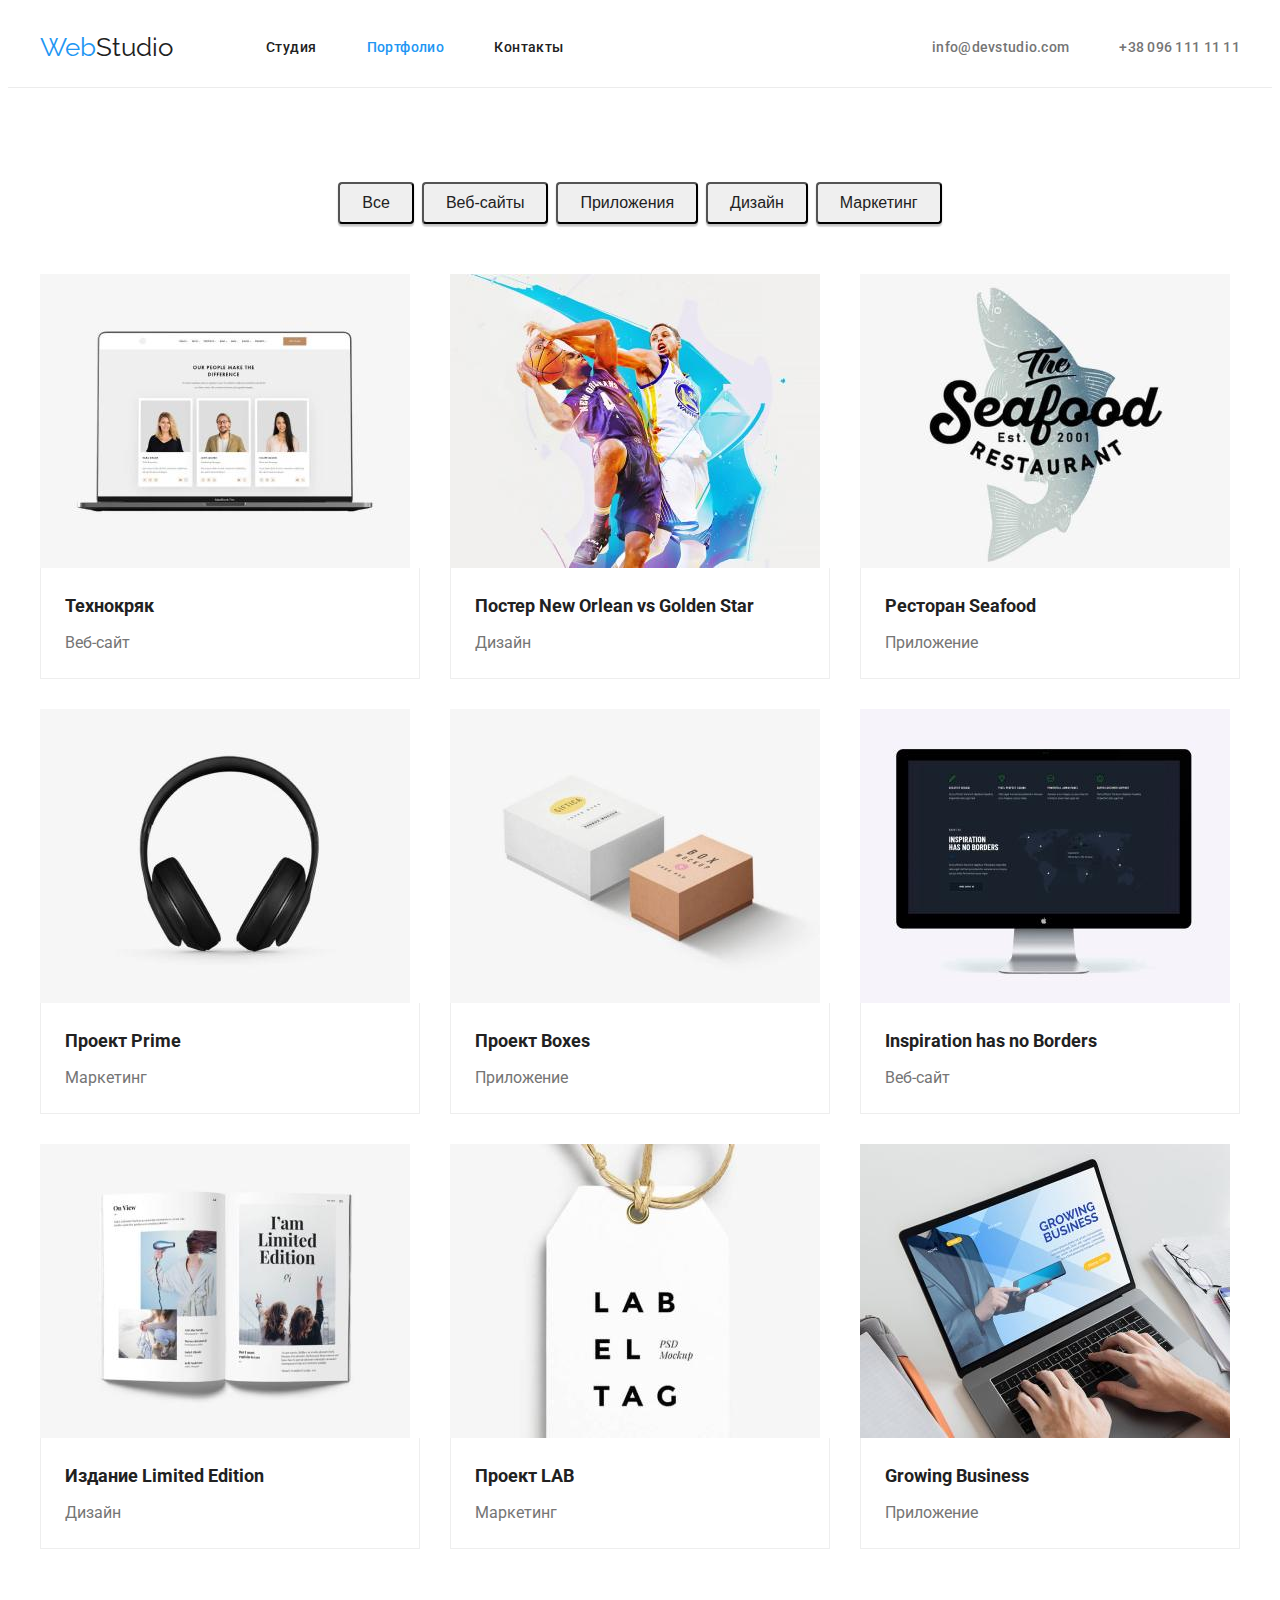
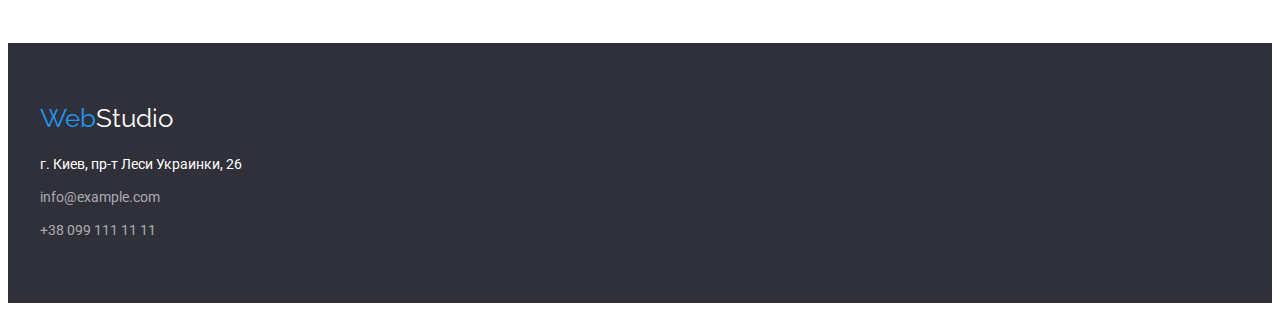
==== portfolio.html @ bc2078f5 "initial clone" ====
<!DOCTYPE html>
<html lang="ru">
  <head>
    <meta charset="UTF-8" />
    <meta http-equiv="X-UA-Compatible" content="IE=edge" />
    <meta name="viewport" content="width=device-width, initial-scale=1.0" />
    <title>Портфолио</title>
    <link
      rel="stylesheet"
      href="https://cdnjs.cloudflare.com/ajax/libs/modern-normalize/1.1.0/modern-normalize.min.css"
      integrity="sha512-wpPYUAdjBVSE4KJnH1VR1HeZfpl1ub8YT/NKx4PuQ5NmX2tKuGu6U/JRp5y+Y8XG2tV+wKQpNHVUX03MfMFn9Q=="
      crossorigin="anonymous"
      referrerpolicy="no-referrer"
    />
    <link
      href="https://fonts.googleapis.com/css2?family=Raleway:wght@700&family=Roboto:wght@400;500;700;900&display=swap"
      rel="stylesheet"
    />
    <link rel="stylesheet" href="./css/styles.css" />
  </head>
  <body>
    <header class="portfolio-header">
      <div class="container">
        <div class="header-container">
          <nav class="header-nav">
            <a class="logo" href="./index.html">
              <span class="trademark">Web</span
              ><span class="top-logo">Studio</span>
            </a>
            <!--Навигация на другие страницы-->
            <ul class="nav-pages">
              <li class="menu">
                <a href="./index.html" class="pages">Студия</a>
              </li>
              <li class="menu">
                <a href="" class="pages current">Портфолио</a>
              </li>
              <li class="menu"><a href="" class="pages">Контакты</a></li>
            </ul>
          </nav>
          <ul class="nav-contacts">
            <li class="mail-tel-top">
              <a class="contacts" href="mailto:info@devstudio.com"
                >info@devstudio.com</a
              >
            </li>
            <li class="mail-tel-top">
              <a class="contacts" href="tel:+38096111111">+38 096 111 11 11</a>
            </li>
          </ul>
        </div>
      </div>
    </header>

    <!--ФИЛЬТР-->
    <main>
      <section class="section">
        <div class="container">
          <ul class="products">
            <li class="btn-products">
              <button class="tabs" type="button">Все</button>
            </li>
            <li class="btn-products">
              <button class="tabs" type="button">Веб-сайты</button>
            </li>
            <li class="btn-products">
              <button class="tabs" type="button">Приложения</button>
            </li>
            <li class="btn-products">
              <button class="tabs" type="button">Дизайн</button>
            </li>
            <li class="btn-products">
              <button class="tabs" type="button">Маркетинг</button>
            </li>
          </ul>
        </div>

        <div class="container">
          <ul class="examples">
            <li class="examples-mockups">
              <img src="./images/img0.jpg" alt="" width="370" />
              <div class="examples-names">
                <h2 class="decisions">Технокряк</h2>
                <p class="type">Веб-сайт</p>
              </div>
            </li>
            <li class="examples-mockups">
              <img src="./images/img1.jpg" alt="" width="370" />
              <div class="examples-names">
                <h2 class="decisions">Постер New Orlean vs Golden Star</h2>
                <p class="type">Дизайн</p>
              </div>
            </li>
            <li class="examples-mockups">
              <img src="./images/img2.jpg" alt="" width="370" />
              <div class="examples-names">
                <h2 class="decisions">Ресторан Seafood</h2>
                <p class="type">Приложение</p>
              </div>
            </li>
            <li class="examples-mockups">
              <img src="./images/img3.jpg" alt="" width="370" />
              <div class="examples-names">
                <h2 class="decisions">Проект Prime</h2>
                <p class="type">Маркетинг</p>
              </div>
            </li>
            <li class="examples-mockups">
              <img src="./images/img4.jpg" alt="" width="370" />
              <div class="examples-names">
                <h2 class="decisions">Проект Boxes</h2>
                <p class="type">Приложение</p>
              </div>
            </li>
            <li class="examples-mockups">
              <img src="./images/img5.jpg" alt="" width="370" />
              <div class="examples-names">
                <h2 class="decisions">Inspiration has no Borders</h2>
                <p class="type">Веб-сайт</p>
              </div>
            </li>
            <li class="examples-mockups">
              <img src="./images/img6.jpg" alt="" width="370" />
              <div class="examples-names">
                <h2 class="decisions">Издание Limited Edition</h2>
                <p class="type">Дизайн</p>
              </div>
            </li>
            <li class="examples-mockups">
              <img src="./images/img7.jpg" alt="" width="370" />
              <div class="examples-names">
                <h2 class="decisions">Проект LAB</h2>
                <p class="type">Маркетинг</p>
              </div>
            </li>
            <li class="examples-mockups">
              <img src="./images/img8.jpg" alt="" width="370" />
              <div class="examples-names">
                <h2 class="decisions">Growing Business</h2>
                <p class="type">Приложение</p>
              </div>
            </li>
          </ul>
        </div>
      </section>
    </main>
    <!--Футер-->
    <footer>
      <div class="container">
        <a class="logo" href="./index.html"
          ><span class="trademark">Web</span
          ><span class="bot-logo">Studio</span></a
        >
        <address>г. Киев, пр-т Леси Украинки, 26</address>
        <ul class="footer-contacts">
          <li class="footer-item-contact">
            <a class="contacts" href="mailto:info@example.com"
              >info@example.com</a
            >
          </li>
          <li class="footer-item-contact">
            <a class="contacts" href="tel:+38099111111">+38 099 111 11 11</a>
          </li>
        </ul>
      </div>
    </footer>
  </body>
</html>
---- css/styles.css ----
/* Для хранения палитры цветов макета (текст, фон, выделение) используются CSS-переменные. */
:root {
  --primary-text-color: #212121;
  --secondary-text-color: #757575;
  --accent-color: #2196f3;
  --footer-contacts-color: rgba(255, 255, 255, 0.6);
}

body {
  font-family: "Roboto", sans-serif;
  color: var(--primary-text-color);
}

h1,
h2,
h3,
h4,
h5,
h6,
p {
  margin-top: 0;
  margin-bottom: 0;
}

ul,
ol {
  margin-top: 0;
  margin-bottom: 0;
  padding-left: 0;
}

img {
  display: block;
  max-width: 100%;
  height: auto;
}

.visually-hidden {
  position: absolute !important;
  clip: rect(1px 1px 1px 1px); /* IE6, IE7 */
  clip: rect(1px, 1px, 1px, 1px);
  padding: 0 !important;
  border: 0 !important;
  height: 1px !important;
  width: 1px !important;
  overflow: hidden;
}

.container {
  width: 1200px;
  padding-left: 15px;
  padding-right: 15px;
  margin-left: auto;
  margin-right: auto;
}

header {
  display: flex;
  border-bottom: 1px solid #ececec;
}

.header-nav {
  display: flex;
  align-items: center;
}
.header-container {
  display: flex;
}

.btn-products:not(:last-child) {
  margin-right: 8px;
}

.header-studio {
  display: flex;
  padding-top: 24px;
  padding-bottom: 25px;
}
.portfolio-header {
  display: flex;
  padding-top: 24px;
  padding-bottom: 25px;
}

.nav-pages {
  display: flex;
  font-weight: 500;
  font-size: 14px;
  line-height: 1.14;
  letter-spacing: 0.03em;
  padding: 0;
}

.menu:not(:last-child) {
  margin-right: 50px;
}

.nav-contacts {
  display: flex;
  align-items: center;
  font-weight: 500;
  font-size: 14px;
  line-height: 1.14;
  letter-spacing: 0.02em;
  padding-right: 0;
  margin-left: auto;
}

.nav-contacts .mail-tel-top + .mail-tel-top {
  margin-left: 50px;
}

.developers-title {
  padding: 30px 0;
  text-align: center;
}
.developers {
  font-size: 16px;
  line-height: 1.17;
  font-weight: 500;
  margin-bottom: 10px;
}
.position {
  font-size: 16px;
  line-height: 1.17;
  color: var(--secondary-text-color);
  font-weight: 400;
  margin-bottom: 0;
}

.hero-heading {
  font-size: 44px;
  line-height: 1.36;
  font-weight: 900;
  text-align: center;
  letter-spacing: 0.06em;
  margin-bottom: 30px;
  text-transform: uppercase;
}
.hero-button {
  font-size: 16px;
  line-height: 1.88;
  font-weight: 700;
  text-align: center;
  letter-spacing: 0.06em;
  padding: 10px 32px;
  display: block;
  margin-left: auto;
  margin-right: auto;
  margin-bottom: 94px;
}

.trademark {
  color: var(--accent-color);
  padding-right: 0;
  margin-right: 0;
}
.top-logo {
  color: var(--primary-text-color);
}

.bot-logo {
  color: #ffffff;
}

.logo {
  font-size: 26px;
  font-family: "Raleway", sans-serif;
  text-decoration: none;
  margin-right: 93px;
}

.products {
  display: flex;
  justify-content: center;
  list-style-type: none;
  text-decoration: none;
  margin-bottom: 50px;
}
.nav-pages,
.nav-contacts,
.pages,
.footer-contacts {
  list-style-type: none;
  text-decoration: none;
}
.pages {
  font-size: 14px;
  line-height: 1.17;
  color: var(--primary-text-color);
  font-weight: 500;
}

.active,
.current {
  color: var(--accent-color);
}

.pages:hover,
.pages:focus {
  color: var(--accent-color);
}

.contacts {
  font-size: 14px;
  line-height: 1.17;
  color: var(--secondary-text-color);
  font-weight: 500;
  text-decoration: none;
}
.contacts:hover,
.contacts:focus {
  color: var(--accent-color);
}

.section {
  padding: 94px 0 94px 0;
}
.section-hero {
  display: flex;
  padding: 200px 0;
}
.section-advantages {
  padding-bottom: 0;
}

.tabs {
  font-size: 16px;
  line-height: 1.63;
  color: var(--primary-text-color);
  font-weight: 500;
  padding: 6px 22px;
  border-radius: 4px;
  box-shadow: 0px 3px 1px rgba(0, 0, 0, 0.1), 0px 1px 2px rgba(0, 0, 0, 0.08),
    0px 2px 2px rgba(0, 0, 0, 0.12);
}

.main-page-secondary-title {
  font-size: 36px;
  line-height: 1.17;
  font-weight: 700;
  margin-bottom: 50px;
  text-align: center;
}
.decisions {
  font-size: 18px;
  line-height: 2;
  font-weight: 700;
  margin-bottom: 4px;
}
.type {
  font-size: 16px;
  line-height: 1.88;
  color: var(--secondary-text-color);
  font-weight: 400;
}

.advantages {
  display: flex;
  list-style-type: none;
}
.advantages-list-item {
  width: 270px;
}
.advantages-list-item:not(:last-child) {
  margin-right: 30px;
}
.trends {
  display: flex;
  list-style-type: none;
}

.examples {
  display: flex;
  flex-wrap: wrap;
  margin-top: -30px;
  margin-left: -30px;
  padding: 0;
  margin-bottom: 0;
  list-style-type: none;
}

.examples-mockups {
  margin-top: 30px;
  margin-left: 30px;
  flex-basis: calc((100% - 30px * 3) / 3);
}
.examples-mockups:nth-last-child(-n + 3) {
  margin-bottom: 0;
}
.examples-names {
  padding: 20px 24px;
  border-top: none;
  border-right: 1px solid #eeeeee;
  border-bottom: 1px solid #eeeeee;
  border-left: 1px solid #eeeeee;
}

.advan-descrip {
  font-size: 14px;
  line-height: 1.17;
  color: var(--primary-text-color);
  font-weight: 700;
  margin-bottom: 10px;
}
.advan-text {
  font-size: 14px;
  line-height: 1.71;
  color: var(--secondary-text-color);
  font-weight: 400;
}

.direction-name {
  display: flex;
  flex-wrap: wrap;
  margin-top: -30px;
  margin-left: -30px;
  padding: 0;
  margin-bottom: 0;
}

.direction-img {
  margin-top: 30px;
  margin-left: 30px;
  flex-basis: calc((100% - 30px * 3) / 3);
}

.team {
  display: flex;
  flex-wrap: wrap;
  margin-top: -30px;
  margin-left: -30px;
  padding: 0;
  list-style: none;
}
.team-img {
  margin-top: 30px;
  margin-left: 30px;
  flex-basis: calc((100% - 120px) / 4);
  box-shadow: 0px 1px 3px rgba(0, 0, 0, 0.12), 0px 1px 1px rgba(0, 0, 0, 0.14),
    0px 2px 1px rgba(0, 0, 0, 0.2);
  border-radius: 0px 0px 4px 4px;
  padding: 0;
}

li > button:hover,
li > button:focus {
  background-color: var(--accent-color);
  color: #ffffff;
  cursor: pointer;
}

footer {
  display: block;
  padding: 60px 0 60px 0;
  background: #2f303a;
}

address {
  font-size: 14px;
  line-height: 1.71;
  color: #ffffff;
  font-style: normal;
  font-weight: 400;
  margin-top: 20px;
}
.footer-item-contact {
  margin-top: 9px;
}
.footer-contacts .contacts {
  font-size: 14px;
  line-height: 1.71;
  color: var(--footer-contacts-color);
  font-weight: 400;
}
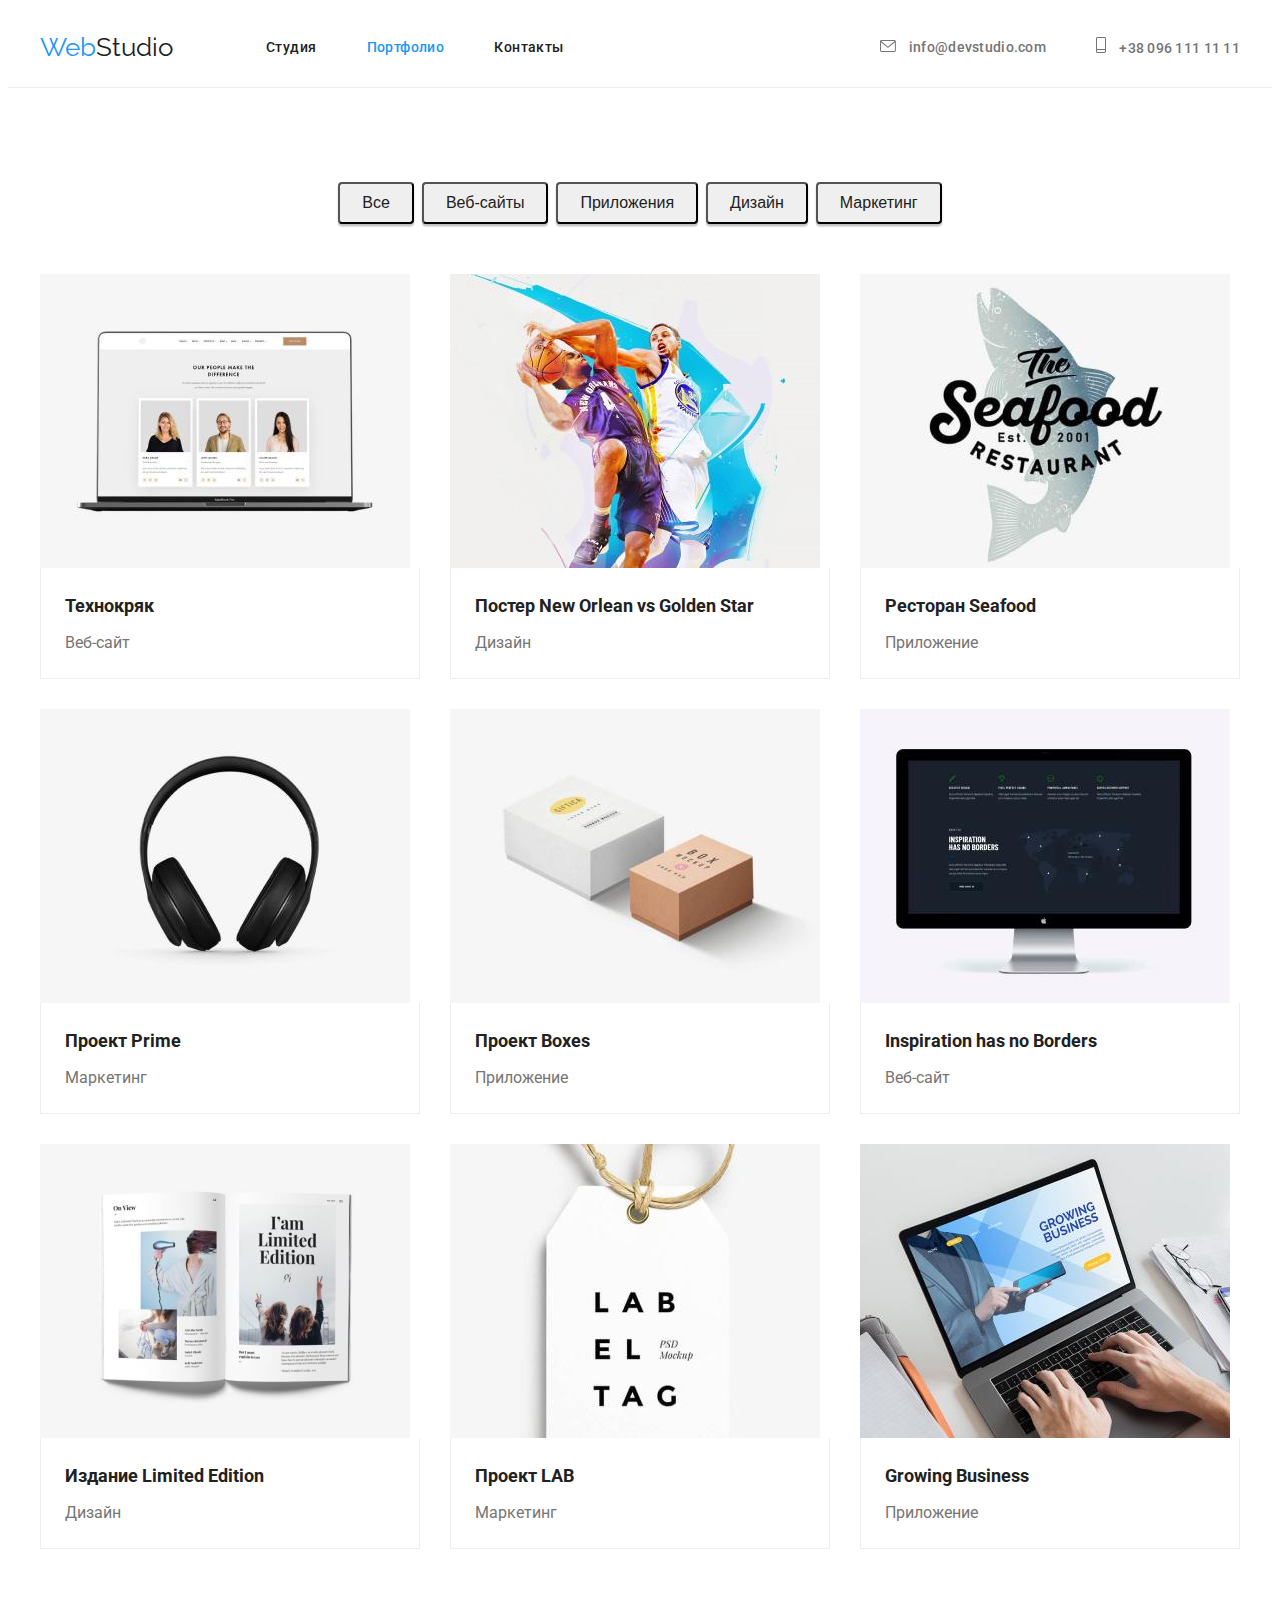
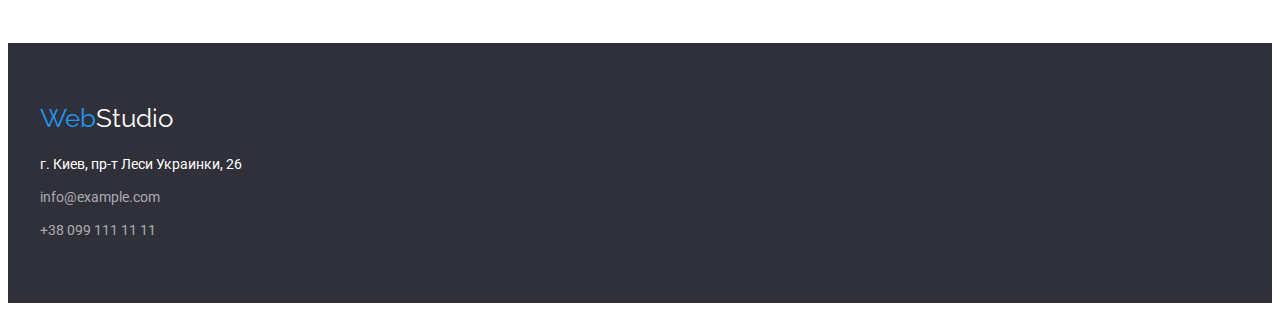
==== commit ace0eaf9: "header icons + advan icons" ====
--- a/portfolio.html
+++ b/portfolio.html
@@ -40,12 +40,20 @@
           </nav>
           <ul class="nav-contacts">
             <li class="mail-tel-top">
-              <a class="contacts" href="mailto:info@devstudio.com"
-                >info@devstudio.com</a
+              <a class="contacts" href="mailto:info@devstudio.com">
+                <svg class="contacts-icons" width="16" height="12">
+                  <use href="./images/icons.svg#icon-mail-icon"></use>
+                </svg>
+                info@devstudio.com</a
               >
             </li>
             <li class="mail-tel-top">
-              <a class="contacts" href="tel:+38096111111">+38 096 111 11 11</a>
+              <a class="contacts" href="tel:+38096111111">
+                <svg class="contacts-icons" width="10" height="16">
+                  <use href="./images/icons.svg#icon-tel-icon"></use>
+                </svg>
+                +38 096 111 11 11</a
+              >
             </li>
           </ul>
         </div>
--- a/css/styles.css
+++ b/css/styles.css
@@ -109,6 +109,9 @@
 .nav-contacts .mail-tel-top + .mail-tel-top {
   margin-left: 50px;
 }
+.mail-tel-top {
+  display: flex;
+}
 
 .developers-title {
   padding: 30px 0;
@@ -136,6 +139,7 @@
   letter-spacing: 0.06em;
   margin-bottom: 30px;
   text-transform: uppercase;
+  color: #ffffff;
 }
 .hero-button {
   font-size: 16px;
@@ -148,6 +152,15 @@
   margin-left: auto;
   margin-right: auto;
   margin-bottom: 94px;
+  background-color: var(--accent-color);
+  color: #ffffff;
+  box-shadow: 0px 4px 4px rgba(0, 0, 0, 0.15);
+  border: transparent;
+  border-radius: 4px;
+}
+.hero-button:hover,
+.hero-button:focus {
+  cursor: pointer;
 }
 
 .trademark {
@@ -202,12 +215,18 @@
 }
 
 .contacts {
+  /* display: flex; */
   font-size: 14px;
   line-height: 1.17;
   color: var(--secondary-text-color);
   font-weight: 500;
   text-decoration: none;
 }
+.contacts-icons {
+  margin-right: 10px;
+  fill: currentColor;
+}
+
 .contacts:hover,
 .contacts:focus {
   color: var(--accent-color);
@@ -216,9 +235,26 @@
 .section {
   padding: 94px 0 94px 0;
 }
+.section-team {
+  background-color: #f5f4fa;
+}
 .section-hero {
   display: flex;
   padding: 200px 0;
+}
+.overlay {
+  max-width: 1600px;
+  height: 600px;
+  margin-left: auto;
+  margin-right: auto;
+  background-image: linear-gradient(
+      rgba(47, 48, 58, 0.4),
+      rgba(47, 48, 58, 0.4)
+    ),
+    url(../images/hero-image.jpg);
+  /* background-repeat: no-repeat;
+  background-size: cover; */
+  background-position: center;
 }
 .section-advantages {
   padding-bottom: 0;
@@ -264,6 +300,15 @@
 }
 .advantages-list-item:not(:last-child) {
   margin-right: 30px;
+}
+.advantages-icon {
+  display: flex;
+  justify-content: center;
+  align-items: center;
+  height: 120px;
+  margin-bottom: 30px;
+  background-color: #f5f4fa;
+  border-radius: 4px;
 }
 .trends {
   display: flex;
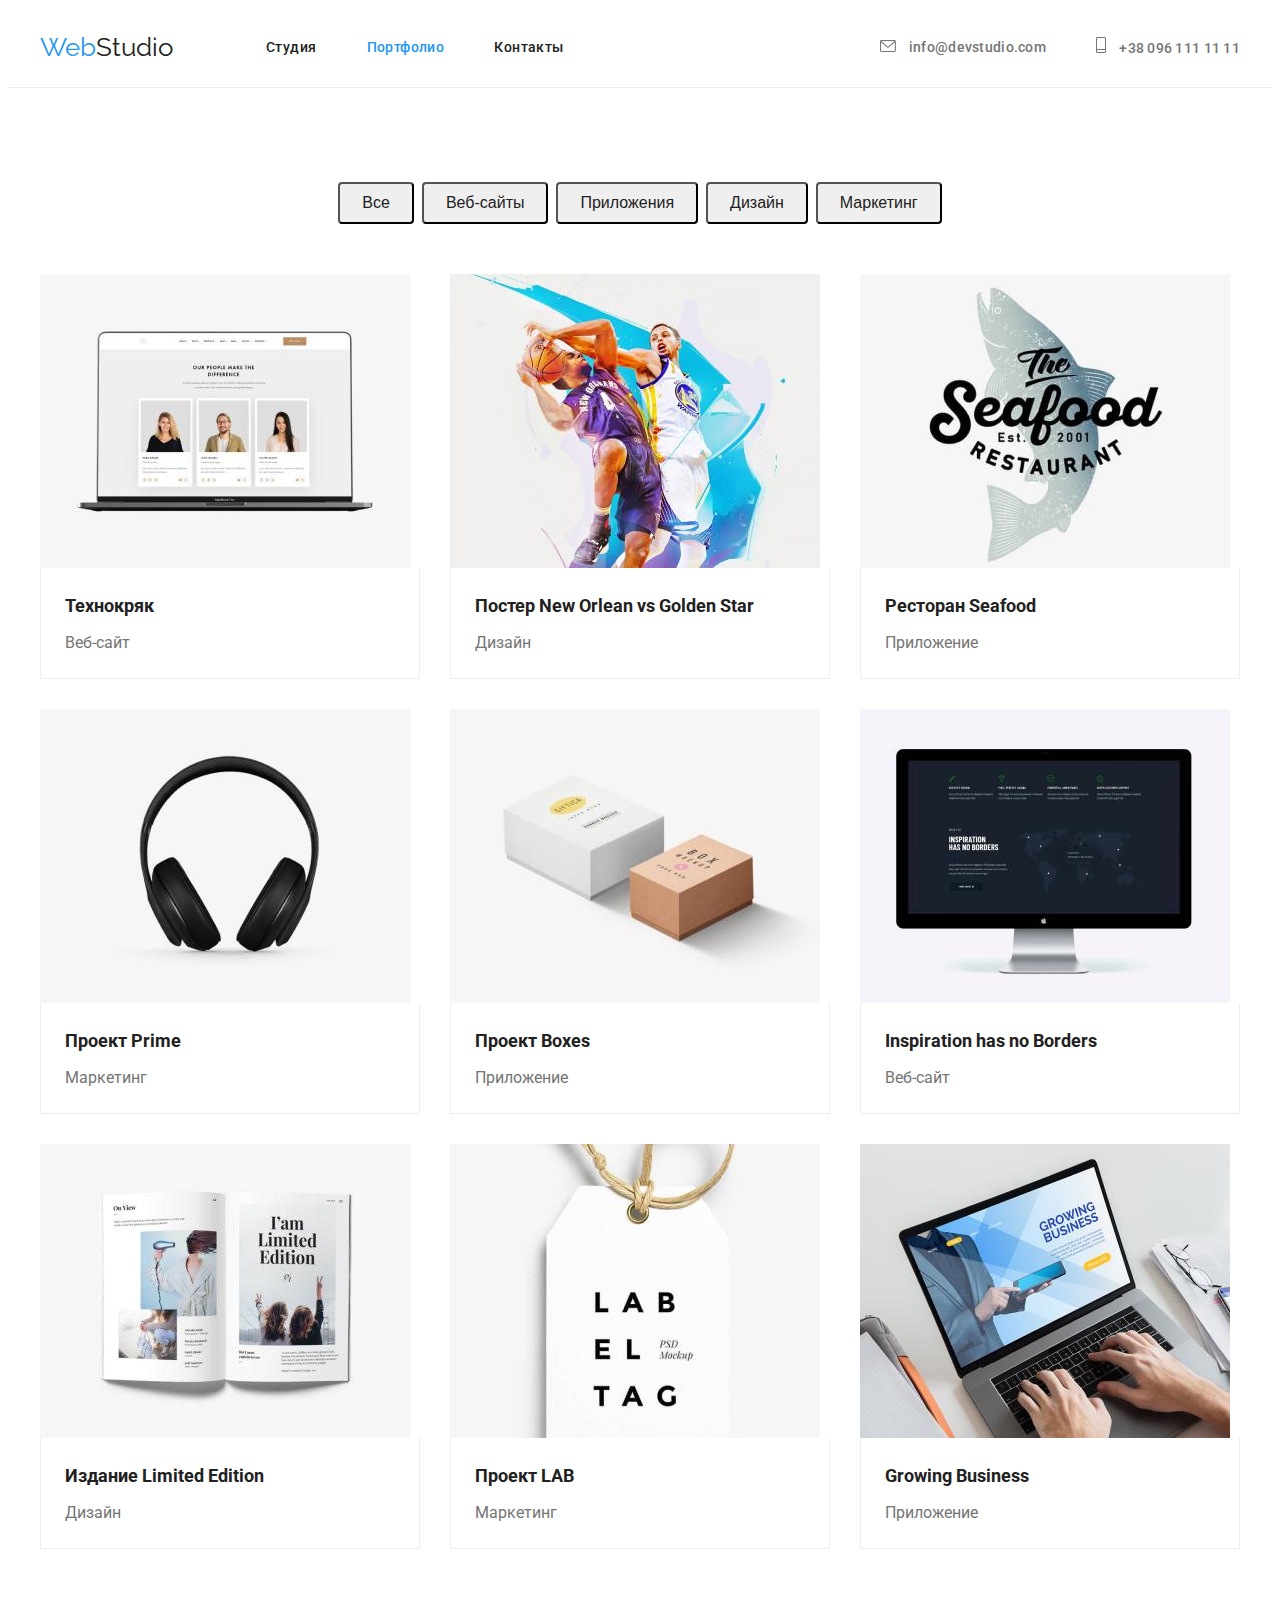
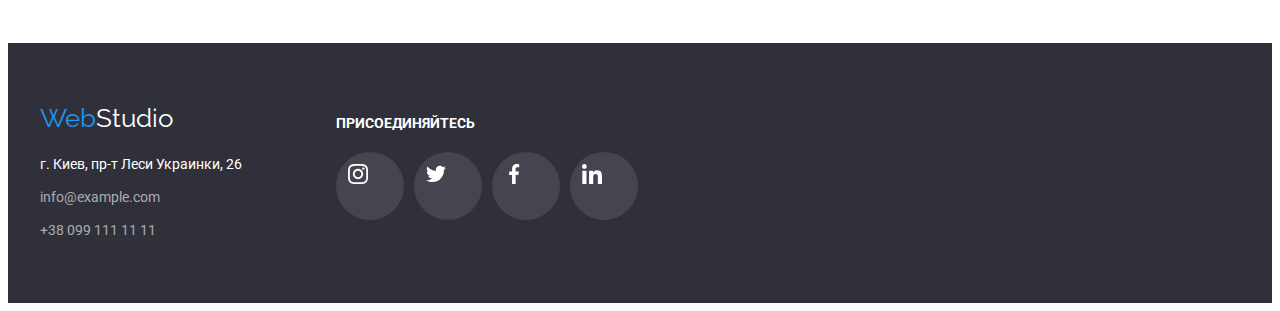
==== commit 150b8ab0: "markup footer social icons" ====
--- a/portfolio.html
+++ b/portfolio.html
@@ -154,22 +154,81 @@
     </main>
     <!--Футер-->
     <footer>
-      <div class="container">
-        <a class="logo" href="./index.html"
-          ><span class="trademark">Web</span
-          ><span class="bot-logo">Studio</span></a
-        >
-        <address>г. Киев, пр-т Леси Украинки, 26</address>
-        <ul class="footer-contacts">
-          <li class="footer-item-contact">
-            <a class="contacts" href="mailto:info@example.com"
-              >info@example.com</a
-            >
-          </li>
-          <li class="footer-item-contact">
-            <a class="contacts" href="tel:+38099111111">+38 099 111 11 11</a>
-          </li>
-        </ul>
+      <div class="container address-join-footer">
+        <div>
+          <a class="logo" href="./index.html"
+            ><span class="trademark">Web</span
+            ><span class="bot-logo">Studio</span></a
+          >
+          <address>
+            г. Киев, пр-т Леси Украинки, 26
+            <ul class="footer-contacts">
+              <li class="footer-item-contact">
+                <a class="contacts" href="mailto:info@example.com"
+                  >info@example.com</a
+                >
+              </li>
+              <li class="footer-item-contact">
+                <a class="contacts" href="tel:+38099111111"
+                  >+38 099 111 11 11</a
+                >
+              </li>
+            </ul>
+          </address>
+        </div>
+        <div class="join">
+          <h2 class="join-title">Присоединяйтесь</h2>
+          <ul class="social join-list">
+            <li class="social-item" aria-label="Инстаграм">
+              <a
+                href=""
+                class="social-link social-link-join link"
+                target="_blank"
+                rel="noopener noreferrer"
+              >
+                <svg class="social-icon" width="20" height="20">
+                  <use href="./images/icons.svg#icon-instagram"></use>
+                </svg>
+              </a>
+            </li>
+            <li class="social-item" aria-label="Твиттер">
+              <a
+                href=""
+                class="social-link social-link-join link"
+                target="_blank"
+                rel="noopener noreferrer"
+              >
+                <svg class="social-icon" width="20" height="20">
+                  <use href="./images/icons.svg#icon-twitter"></use>
+                </svg>
+              </a>
+            </li>
+            <li class="social-item" aria-label="Фейсбук">
+              <a
+                href=""
+                class="social-link social-link-join link"
+                target="_blank"
+                rel="noopener noreferrer"
+              >
+                <svg class="social-icon" width="20" height="20">
+                  <use href="./images/icons.svg#icon-facebook"></use>
+                </svg>
+              </a>
+            </li>
+            <li class="social-item" aria-label="Линкедин">
+              <a
+                href=""
+                class="social-link social-link-join link"
+                target="_blank"
+                rel="noopener noreferrer"
+              >
+                <svg class="social-icon" width="20" height="20">
+                  <use href="./images/icons.svg#icon-linkedin"></use>
+                </svg>
+              </a>
+            </li>
+          </ul>
+        </div>
       </div>
     </footer>
   </body>
--- a/css/styles.css
+++ b/css/styles.css
@@ -116,6 +116,7 @@
 .developers-title {
   padding: 30px 0;
   text-align: center;
+  background-color: #ffffff;
 }
 .developers {
   font-size: 16px;
@@ -128,9 +129,38 @@
   line-height: 1.17;
   color: var(--secondary-text-color);
   font-weight: 400;
-  margin-bottom: 0;
-}
-
+  margin-bottom: 16px;
+}
+/* Ссылки на соцсети разработчиков*/
+.team-contacts-icons {
+  display: flex;
+  justify-content: center;
+
+  background-color: #ffffff;
+}
+.social-item:not(:last-child) {
+  margin-right: 10px;
+}
+.social-link {
+  display: block;
+  width: 44px;
+  height: 44px;
+  padding: 12px;
+  border-radius: 50%;
+  color: #afb1b8;
+  /* background-color: #ffffff; */
+}
+.social-icon {
+  width: 20px;
+  height: 20px;
+  fill: currentColor;
+}
+.social-link:hover,
+.social-link:focus {
+  background-color: var(--accent-color);
+  color: #ffffff;
+}
+/* Ссылки на соцсети разработчиков*/
 .hero-heading {
   font-size: 44px;
   line-height: 1.36;
@@ -193,7 +223,10 @@
 .nav-pages,
 .nav-contacts,
 .pages,
-.footer-contacts {
+.team-contacts-icons,
+.clients-list,
+.footer-contacts,
+.join-list {
   list-style-type: none;
   text-decoration: none;
 }
@@ -267,10 +300,12 @@
   font-weight: 500;
   padding: 6px 22px;
   border-radius: 4px;
+}
+.tabs:hover,
+.tabs:focus {
   box-shadow: 0px 3px 1px rgba(0, 0, 0, 0.1), 0px 1px 2px rgba(0, 0, 0, 0.08),
     0px 2px 2px rgba(0, 0, 0, 0.12);
 }
-
 .main-page-secondary-title {
   font-size: 36px;
   line-height: 1.17;
@@ -314,7 +349,69 @@
   display: flex;
   list-style-type: none;
 }
-
+/*---Иконки постоянных клиентов*/
+.clients-title {
+  text-align: center;
+  margin-bottom: 50px;
+}
+.clients-list {
+  display: flex;
+  flex-wrap: wrap;
+  margin-top: -30px;
+  margin-left: -30px;
+  justify-content: center;
+}
+.clients-item {
+  display: flex;
+  justify-content: center;
+  align-items: center;
+  margin-top: 30px;
+  margin-left: 30px;
+  flex-basis: calc((100% - 180px) / 6);
+}
+.clients-link {
+  display: block;
+  padding: 16px 31px;
+  border: 1px solid #afb1b8;
+  border-radius: 4px;
+  color: #afb1b8;
+}
+.clients-icon {
+  fill: currentColor;
+}
+.clients-link:hover,
+.clients-link:focus {
+  color: var(--accent-color);
+  border-color: var(--accent-color);
+  outline: none;
+}
+/*---Иконки постоянных клиентов*/
+/*--Секция присоединяйтесь*/
+.address-join-footer {
+  display: flex;
+}
+.join {
+  /* display: flex; */
+  margin-left: 70px;
+  padding-top: 12px;
+  color: var(--hero-text-color);
+}
+.join-title {
+  margin-bottom: 20px;
+  font-size: 14px;
+  color: #ffffff;
+  line-height: 1.17;
+  text-transform: uppercase;
+}
+.social {
+  display: flex;
+  justify-content: center;
+}
+.social-link-join {
+  color: #ffffff;
+  background-color: rgba(255, 255, 255, 0.1);
+}
+/*--Секция присоединяйтесь*/
 .examples {
   display: flex;
   flex-wrap: wrap;
@@ -328,7 +425,13 @@
 .examples-mockups {
   margin-top: 30px;
   margin-left: 30px;
-  flex-basis: calc((100% - 30px * 3) / 3);
+  flex-basis: calc((100% - 90px) / 3);
+}
+.examples-mockups:hover,
+.examples-mockups:focus {
+  box-shadow: 0px 1px 1px rgba(0, 0, 0, 0.12), 0px 4px 4px rgba(0, 0, 0, 0.06),
+    1px 4px 6px rgba(0, 0, 0, 0.16);
+  cursor: pointer;
 }
 .examples-mockups:nth-last-child(-n + 3) {
   margin-bottom: 0;
